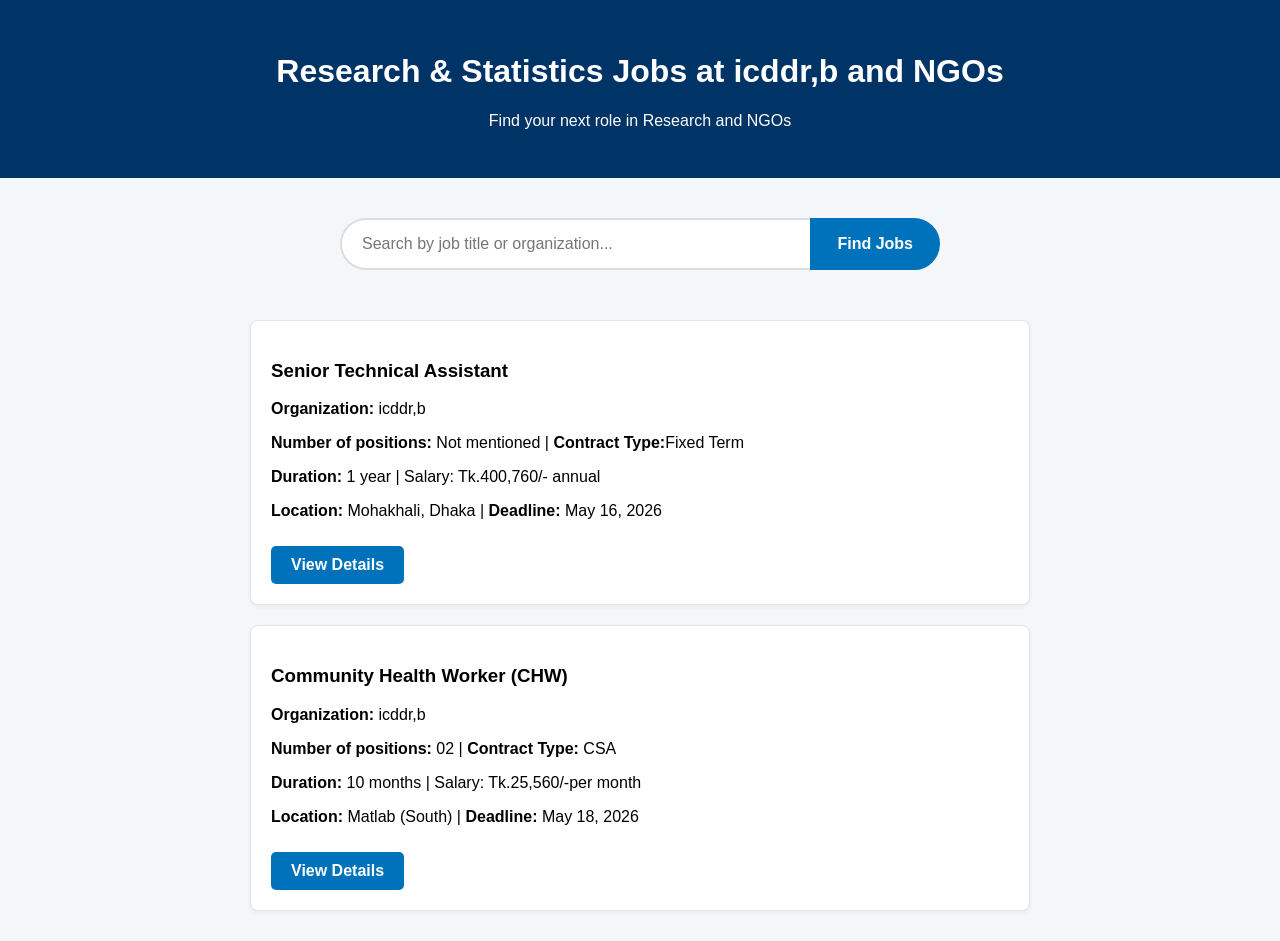
==== index.html @ 5db6561d "Update index.html" ====
<!DOCTYPE html>
<html lang="en">
<head>
    <meta charset="UTF-8">
    <meta name="viewport" content="width=device-width, initial-scale=1.0">
    <title>Public Health & Statistics Jobs in Bangladesh | HealthJobs BD</title>
    <link rel="stylesheet" href="style.css">
    <meta name="description" content="The leading job portal for Public Health, Statistics, and NGO careers in Bangladesh. Find roles at icddr,b, BRAC, and more.">
    <meta name="keywords" content="Find the latest Public Health, Biostatistics, and NGO research jobs in Bangladesh. Curated roles for statisticians and researchers.>
    <meta name="author" content="Md. Shamim Aktar">
</head>
<body>
    <header class="hero-section">
        <div class="hero-content">
            <h1>Research & Statistics Jobs at icddr,b and NGOs</h1>
            <p>Find your next role in Research and NGOs</p>
        </div>
    </header>

    <main>
        <div class="search-container">
            <input type="text"
                   id="jobSearchInput"
                   class="search-input" 
                   placeholder="Search by job title or organization...">
            
            <button type="button"
                 onclick="performSearch()"
                 class="search-button">
               Find Jobs
            </button>
        </div>

        <div class="job-list" id="jobList">
            <div class="job-card">
                <h3>Senior Technical Assistant</h3>
                <p><strong>Organization:</strong> icddr,b</p>
                <p><strong>Number of positions: </strong> Not mentioned | <strong>Contract Type:</strong>Fixed Term</p>
                <p><strong>Duration:</strong> 1 year | Salary: Tk.400,760/- annual</p>
                <p><strong>Location:</strong> Mohakhali, Dhaka | <strong>Deadline:</strong> May 16, 2026</p>
                <a href="https://career.icddrb.org/" target="_blank" class="apply-btn">View Details</a>
            </div>

            <div class="job-card">
                <h3>Community Health Worker (CHW)</h3>
                <p><strong>Organization:</strong> icddr,b</p>
                <p><strong>Number of positions: </strong> 02 | <strong>Contract Type:</strong> CSA</p>
                <p><strong>Duration:</strong> 10 months | Salary: Tk.25,560/-per month</p>
                <p><strong>Location:</strong> Matlab (South) | <strong>Deadline:</strong> May 18, 2026</p>
                <a href="https://career.icddrb.org/" target="_blank" class="apply-btn">View Details</a>
            </div>
            
        </div>
    </main>

    <script src="script.js"></script>
</body>
</html>
---- style.css ----
/* 1. Add this at the very top to fix layout sizing */
* {
    box-sizing: border-box;
}

:root {
    --primary-blue: #003366; /* BIIHR Deep Blue */
    --accent-gold: #f2a900;
    --light-grey: #f4f7f9;
}

body {
    font-family: 'Segoe UI', Arial, sans-serif;
    margin: 0;
    padding: 0;
    background-color: var(--light-grey);
    overflow-x: hidden; /* Prevents horizontal scrolling on mobile */
}

header {
    background: #003366;
    color: white;
    padding: 2rem;
    text-align: center;
}

.search-container {
    display: flex;
    justify-content: center;
    margin: 40px auto;
    width: 90%;          /* Uses 90% of the screen on small devices */
    max-width: 600px;    /* But never grows larger than 600px */
}

.search-input {
    flex: 1;
    padding: 15px 20px;
    font-size: 16px;
    border: 2px solid #ddd;
    border-right: none;
    border-radius: 30px 0 0 30px;
    outline: none;
    min-width: 0;        /* Prevents input from pushing past container */
}

.search-input:focus {
    border-color: #0072bc;
}

.search-button {
    padding: 15px 25px;   /* Slightly reduced side padding for mobile */
    font-size: 16px;      /* Slightly smaller font for mobile fit */
    font-weight: bold;
    color: white;
    background-color: #0072bc;
    border: 2px solid #0072bc;
    border-radius: 0 30px 30px 0;
    cursor: pointer;
    transition: all 0.3s ease;
    white-space: nowrap; /* Keeps text on one line */
}

.search-button:hover {
    background-color: #005a96;
    transform: scale(1.05);
}

.job-list {
    width: 95%;           /* Gives a little breathing room on the edges */
    max-width: 800px;
    margin: 0 auto;
    padding: 10px;        /* Reduced padding for smaller screens */
}

.job-card {
    background: white;
    border: 1px solid #e1e4e8;
    border-radius: 8px;
    padding: 20px;
    margin-bottom: 20px;
    transition: transform 0.2s, box-shadow 0.2s;
    box-shadow: 0 2px 4px rgba(0,0,0,0.05);
    max-width: 100%;      /* Ensures cards never exceed screen width */
}

.job-card:hover {
    transform: translateY(-5px);
    box-shadow: 0 8px 16px rgba(0,0,0,0.1);
}

.apply-btn {
    display: inline-block;
    padding: 10px 20px;
    background-color: #0072bc;
    color: white !important;
    text-decoration: none;
    border-radius: 5px;
    font-weight: bold;
    margin-top: 10px;
    max-width: 100%;      /* Button stays within card boundaries */
}

.apply-btn:hover {
    background-color: #005a96;
}

/* 3. Handle very small screens (phones) */
@media (max-width: 480px) {
    .search-container {
        flex-direction: column; /* Stack input and button if it's too tight */
        gap: 10px;
    }
    
    .search-input, .search-button {
        border-radius: 30px;    /* Make them both rounded pills */
        border-right: 2px solid #ddd;
        width: 100%;
    }
}
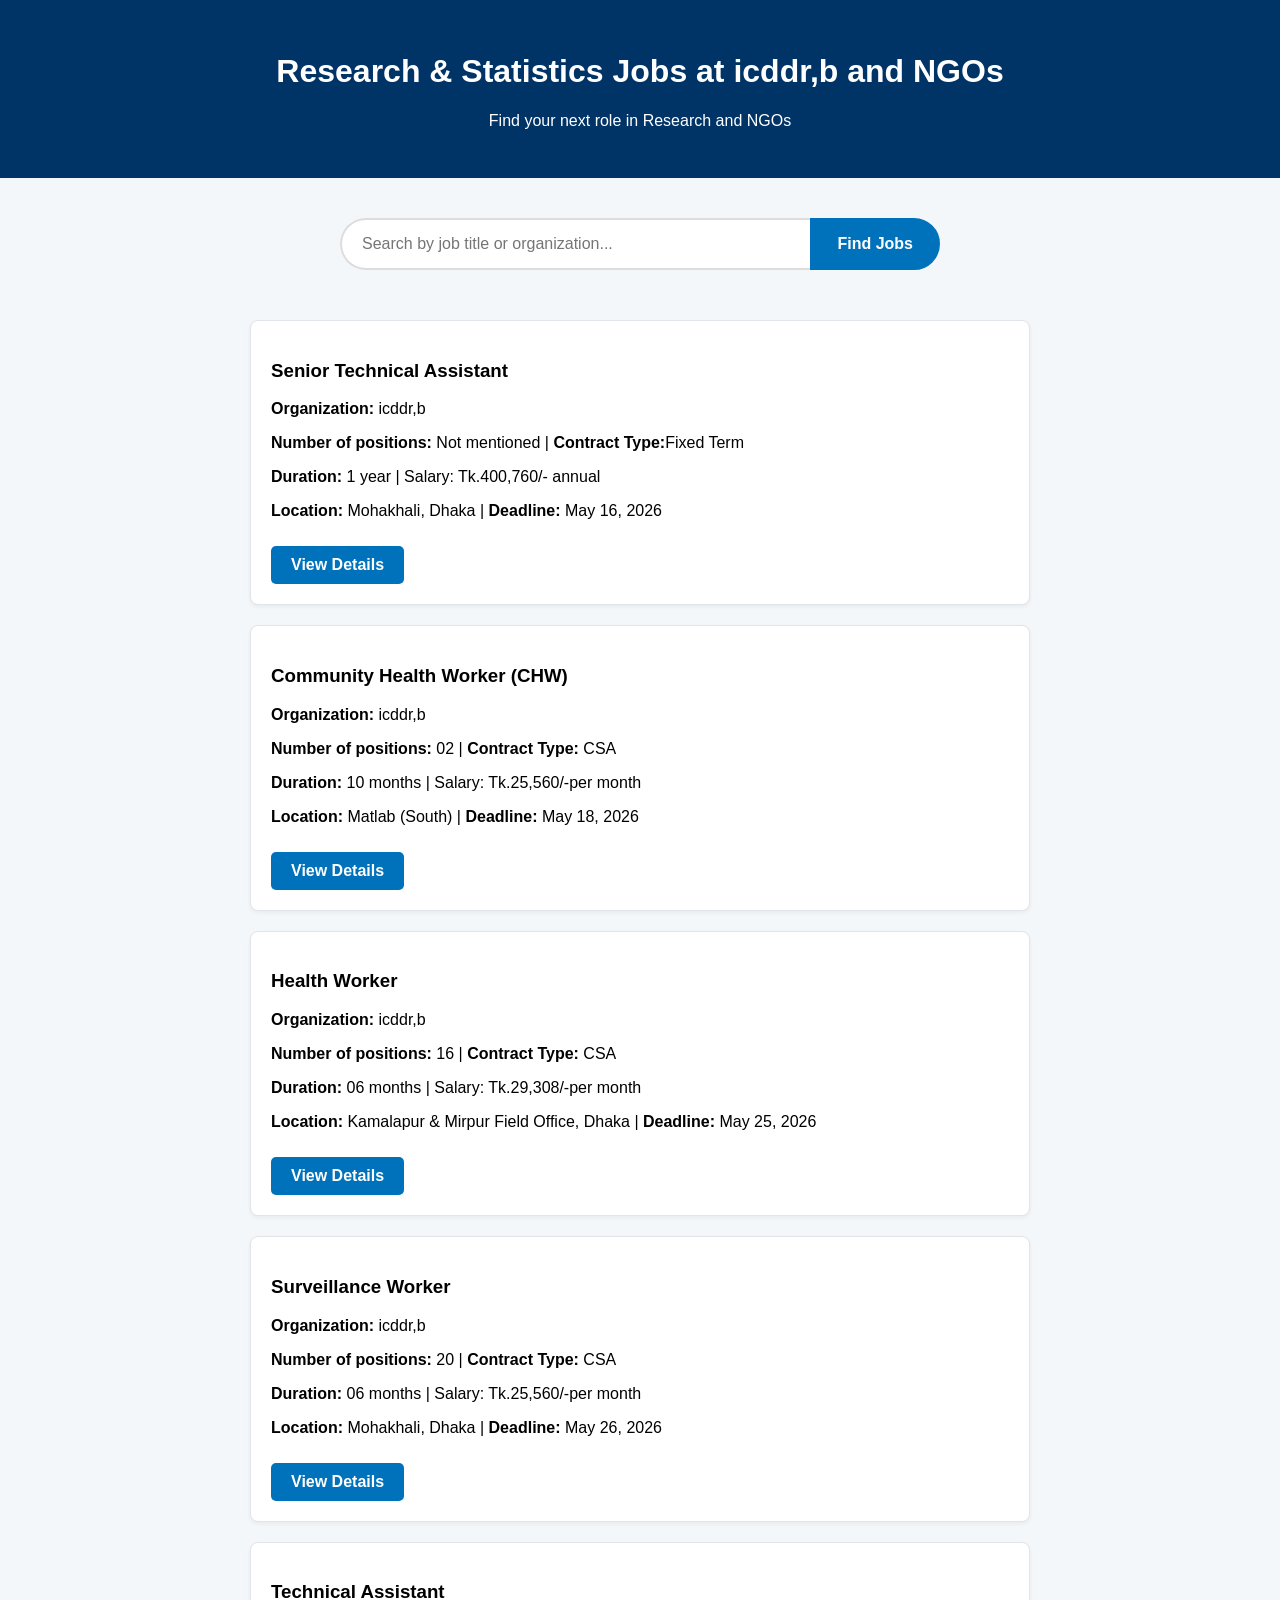
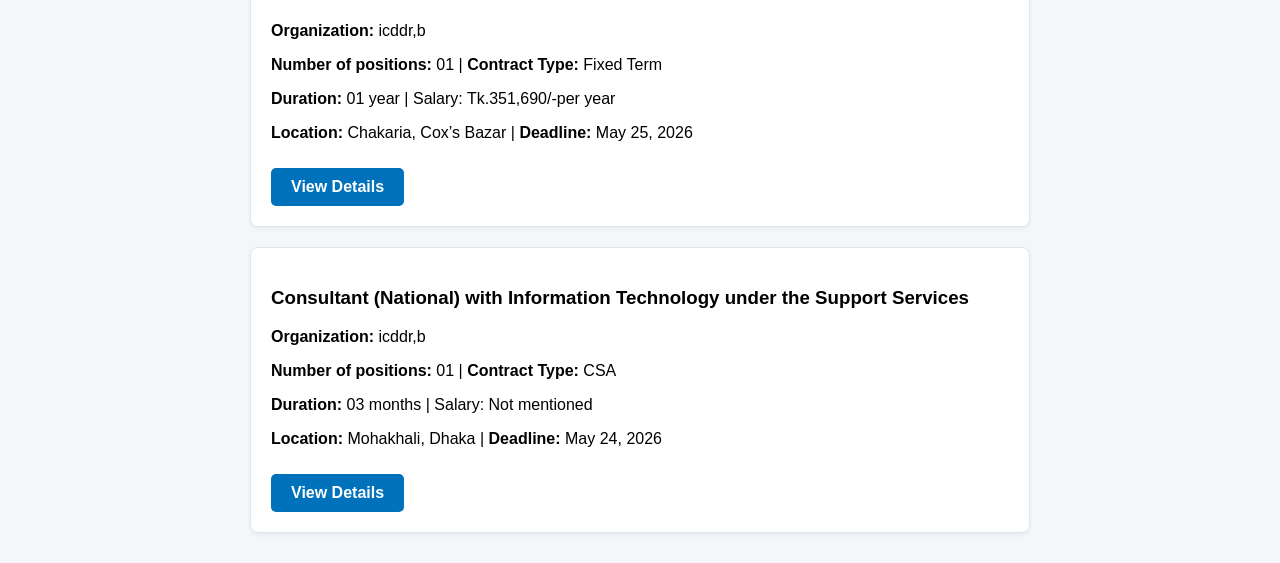
==== commit a1d4d924: "Update index.html" ====
--- a/index.html
+++ b/index.html
@@ -49,6 +49,42 @@
                 <p><strong>Location:</strong> Matlab (South) | <strong>Deadline:</strong> May 18, 2026</p>
                 <a href="https://career.icddrb.org/" target="_blank" class="apply-btn">View Details</a>
             </div>
+
+            <div class="job-card">
+                <h3>Health Worker </h3>
+                <p><strong>Organization:</strong> icddr,b</p>
+                <p><strong>Number of positions: </strong> 16 | <strong>Contract Type:</strong> CSA</p>
+                <p><strong>Duration:</strong> 06 months | Salary: Tk.29,308/-per month</p>
+                <p><strong>Location:</strong> Kamalapur & Mirpur Field Office, Dhaka | <strong>Deadline:</strong> May 25, 2026</p>
+                <a href="https://career.icddrb.org/" target="_blank" class="apply-btn">View Details</a>
+            </div>
+
+            <div class="job-card">
+                <h3>Surveillance Worker </h3>
+                <p><strong>Organization:</strong> icddr,b</p>
+                <p><strong>Number of positions: </strong> 20 | <strong>Contract Type:</strong> CSA</p>
+                <p><strong>Duration:</strong> 06 months | Salary: Tk.25,560/-per month</p>
+                <p><strong>Location:</strong> Mohakhali, Dhaka | <strong>Deadline:</strong> May 26, 2026</p>
+                <a href="https://career.icddrb.org/" target="_blank" class="apply-btn">View Details</a>
+            </div>
+
+            <div class="job-card">
+                <h3>Technical Assistant</h3>
+                <p><strong>Organization:</strong> icddr,b</p>
+                <p><strong>Number of positions: </strong> 01 | <strong>Contract Type:</strong> Fixed Term</p>
+                <p><strong>Duration:</strong> 01 year | Salary: Tk.351,690/-per year</p>
+                <p><strong>Location:</strong> Chakaria, Cox’s Bazar | <strong>Deadline:</strong> May 25, 2026</p>
+                <a href="https://career.icddrb.org/" target="_blank" class="apply-btn">View Details</a>
+            </div>
+    
+            <div class="job-card">
+                <h3>Consultant (National) with Information Technology under the Support Services </h3>
+                <p><strong>Organization:</strong> icddr,b</p>
+                <p><strong>Number of positions: </strong> 01 | <strong>Contract Type:</strong> CSA</p>
+                <p><strong>Duration:</strong> 03 months | Salary: Not mentioned</p>
+                <p><strong>Location:</strong> Mohakhali, Dhaka | <strong>Deadline:</strong> May 24, 2026</p>
+                <a href="https://career.icddrb.org/" target="_blank" class="apply-btn">View Details</a>
+            </div>
             
         </div>
     </main>
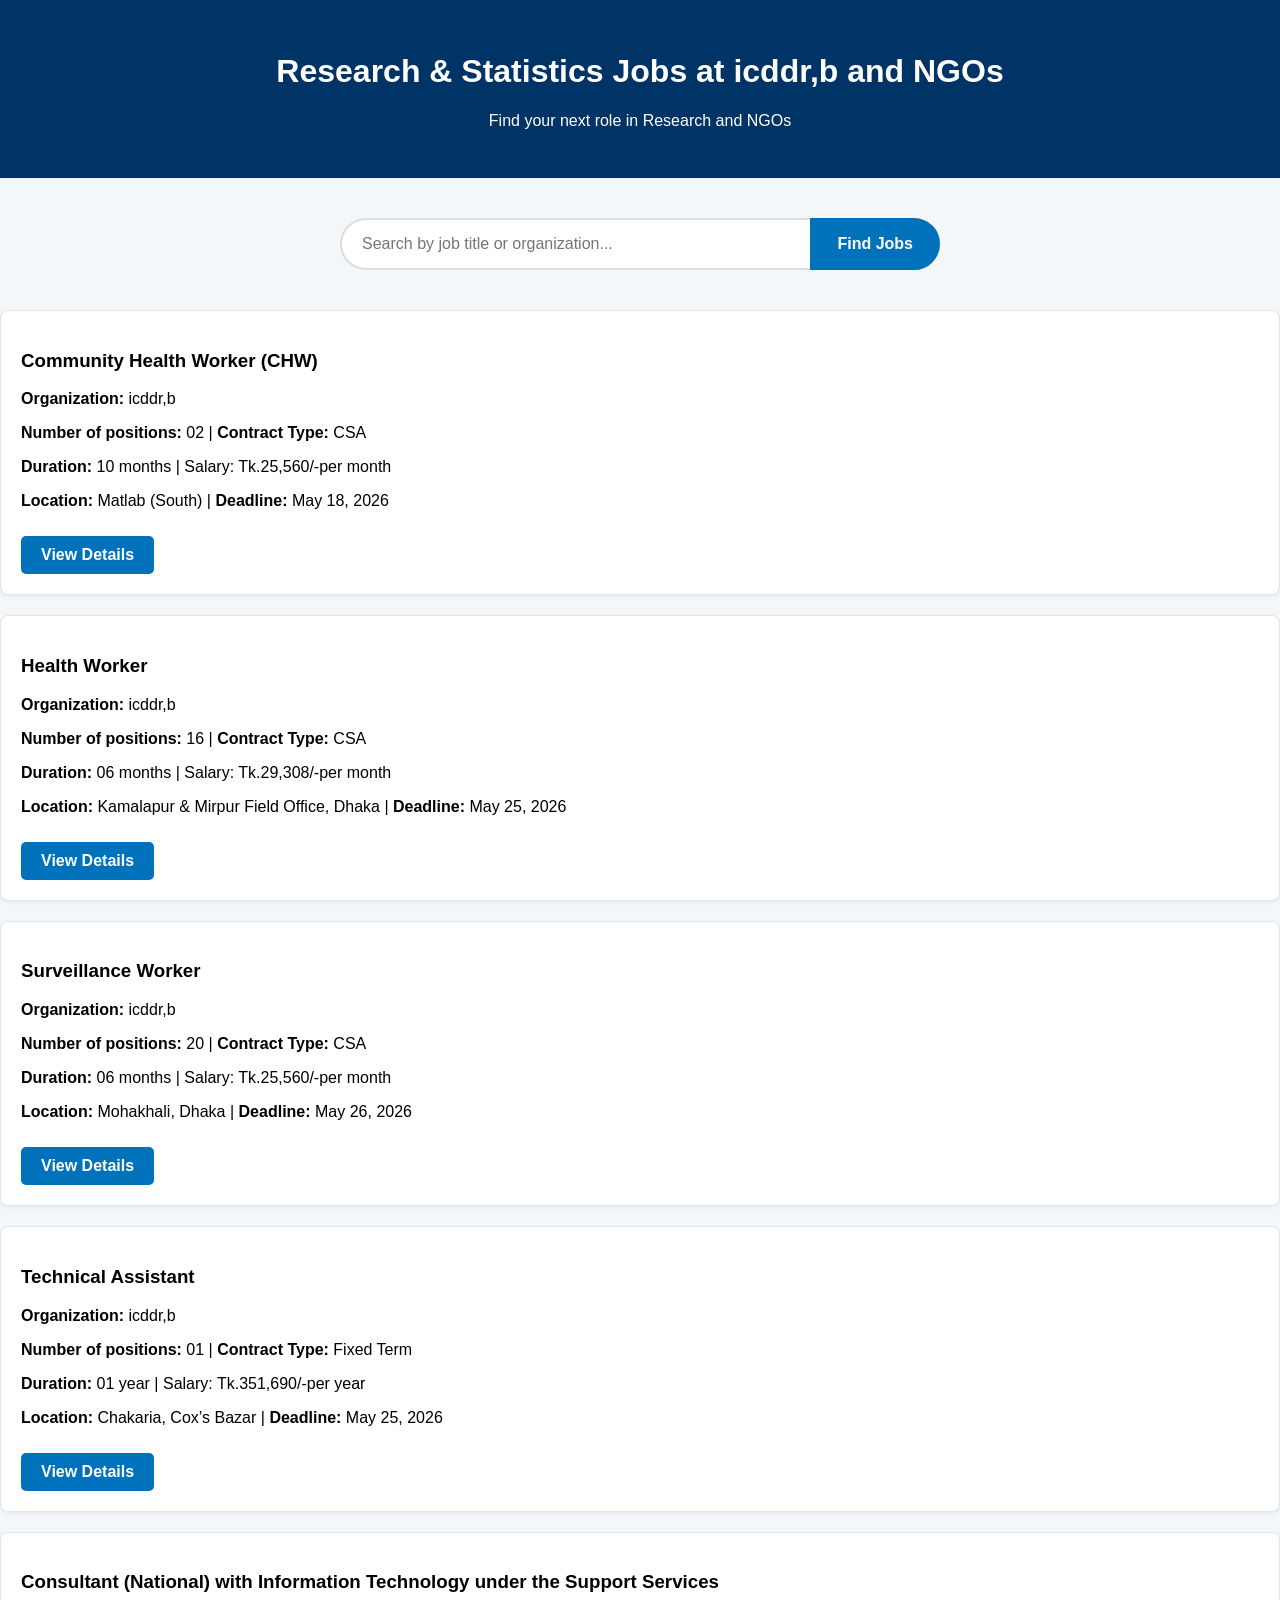
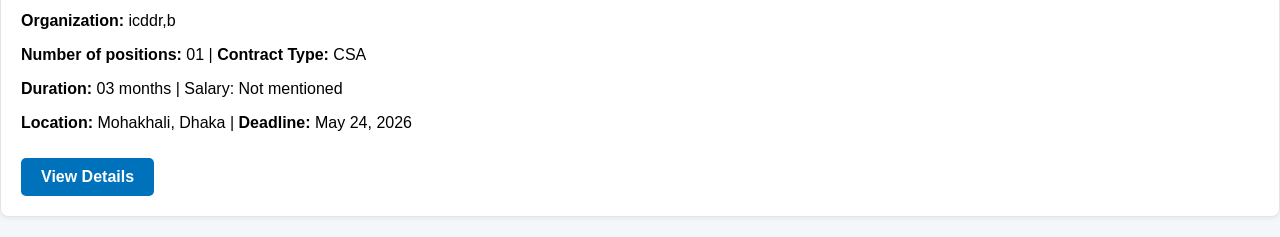
==== commit 4ed8d867: "Update index.html" ====
--- a/index.html
+++ b/index.html
@@ -30,16 +30,6 @@
                Find Jobs
             </button>
         </div>
-
-        <div class="job-list" id="jobList">
-            <div class="job-card">
-                <h3>Senior Technical Assistant</h3>
-                <p><strong>Organization:</strong> icddr,b</p>
-                <p><strong>Number of positions: </strong> Not mentioned | <strong>Contract Type:</strong>Fixed Term</p>
-                <p><strong>Duration:</strong> 1 year | Salary: Tk.400,760/- annual</p>
-                <p><strong>Location:</strong> Mohakhali, Dhaka | <strong>Deadline:</strong> May 16, 2026</p>
-                <a href="https://career.icddrb.org/" target="_blank" class="apply-btn">View Details</a>
-            </div>
 
             <div class="job-card">
                 <h3>Community Health Worker (CHW)</h3>
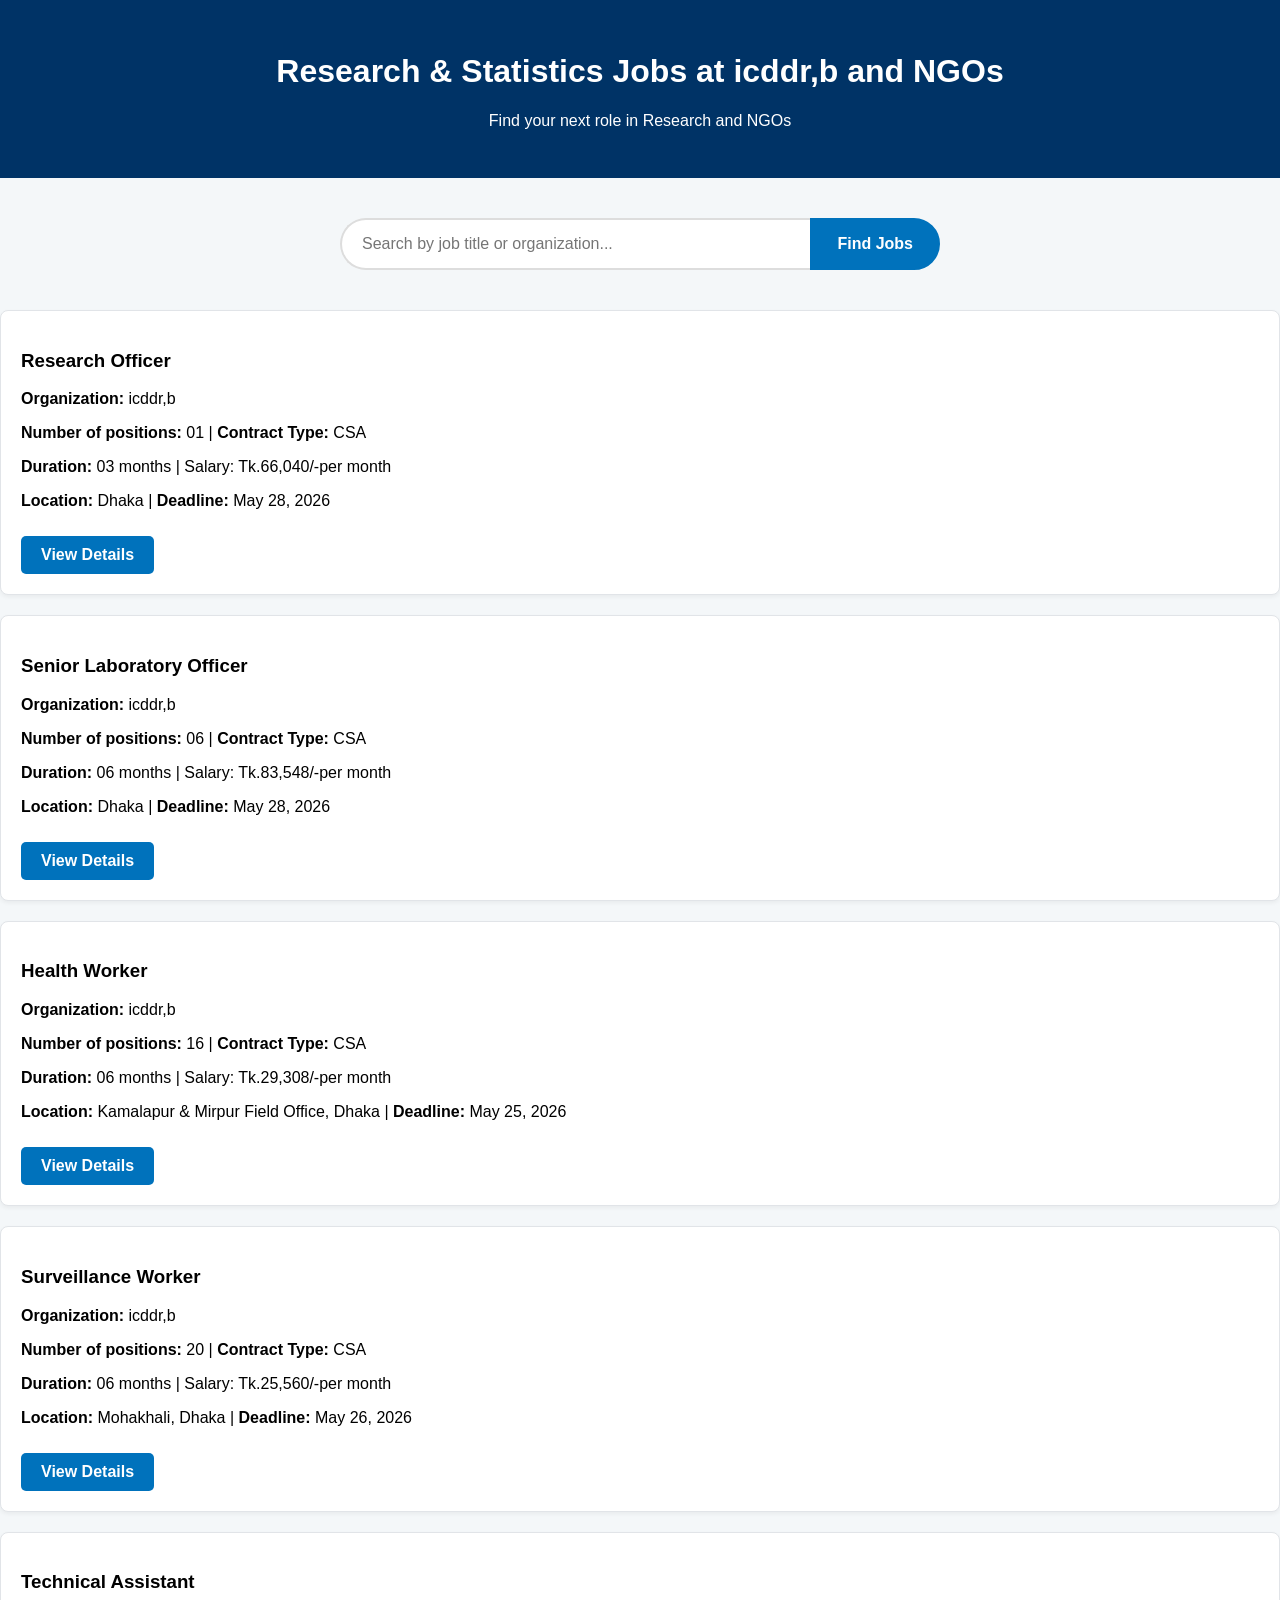
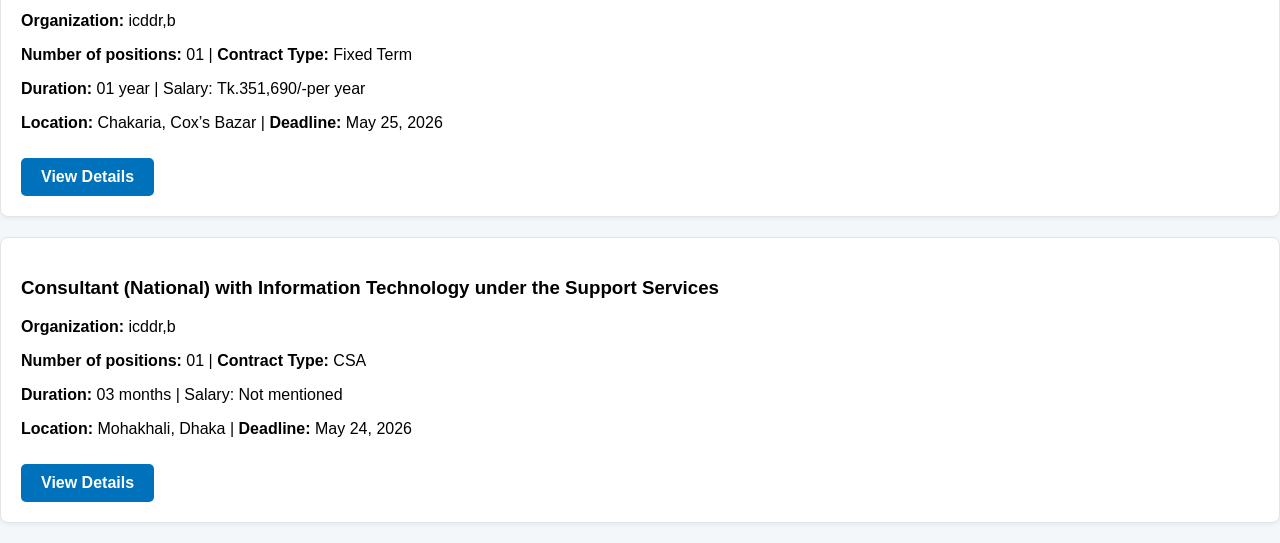
==== commit 6940b5e5: "Update index.html" ====
--- a/index.html
+++ b/index.html
@@ -30,13 +30,23 @@
                Find Jobs
             </button>
         </div>
+        
+        </div>
+            <div class="job-card">
+                <h3>Research Officer</h3>
+                <p><strong>Organization:</strong> icddr,b</p>
+                <p><strong>Number of positions: </strong> 01 | <strong>Contract Type:</strong> CSA</p>
+                <p><strong>Duration:</strong> 03 months | Salary: Tk.66,040/-per month</p>
+                <p><strong>Location:</strong> Dhaka | <strong>Deadline:</strong> May 28, 2026</p>
+                <a href="https://career.icddrb.org/" target="_blank" class="apply-btn">View Details</a>
+            </div>
 
             <div class="job-card">
-                <h3>Community Health Worker (CHW)</h3>
+                <h3>Senior Laboratory Officer</h3>
                 <p><strong>Organization:</strong> icddr,b</p>
-                <p><strong>Number of positions: </strong> 02 | <strong>Contract Type:</strong> CSA</p>
-                <p><strong>Duration:</strong> 10 months | Salary: Tk.25,560/-per month</p>
-                <p><strong>Location:</strong> Matlab (South) | <strong>Deadline:</strong> May 18, 2026</p>
+                <p><strong>Number of positions: </strong> 06 | <strong>Contract Type:</strong> CSA</p>
+                <p><strong>Duration:</strong> 06 months | Salary: Tk.83,548/-per month</p>
+                <p><strong>Location:</strong> Dhaka | <strong>Deadline:</strong> May 28, 2026</p>
                 <a href="https://career.icddrb.org/" target="_blank" class="apply-btn">View Details</a>
             </div>
 
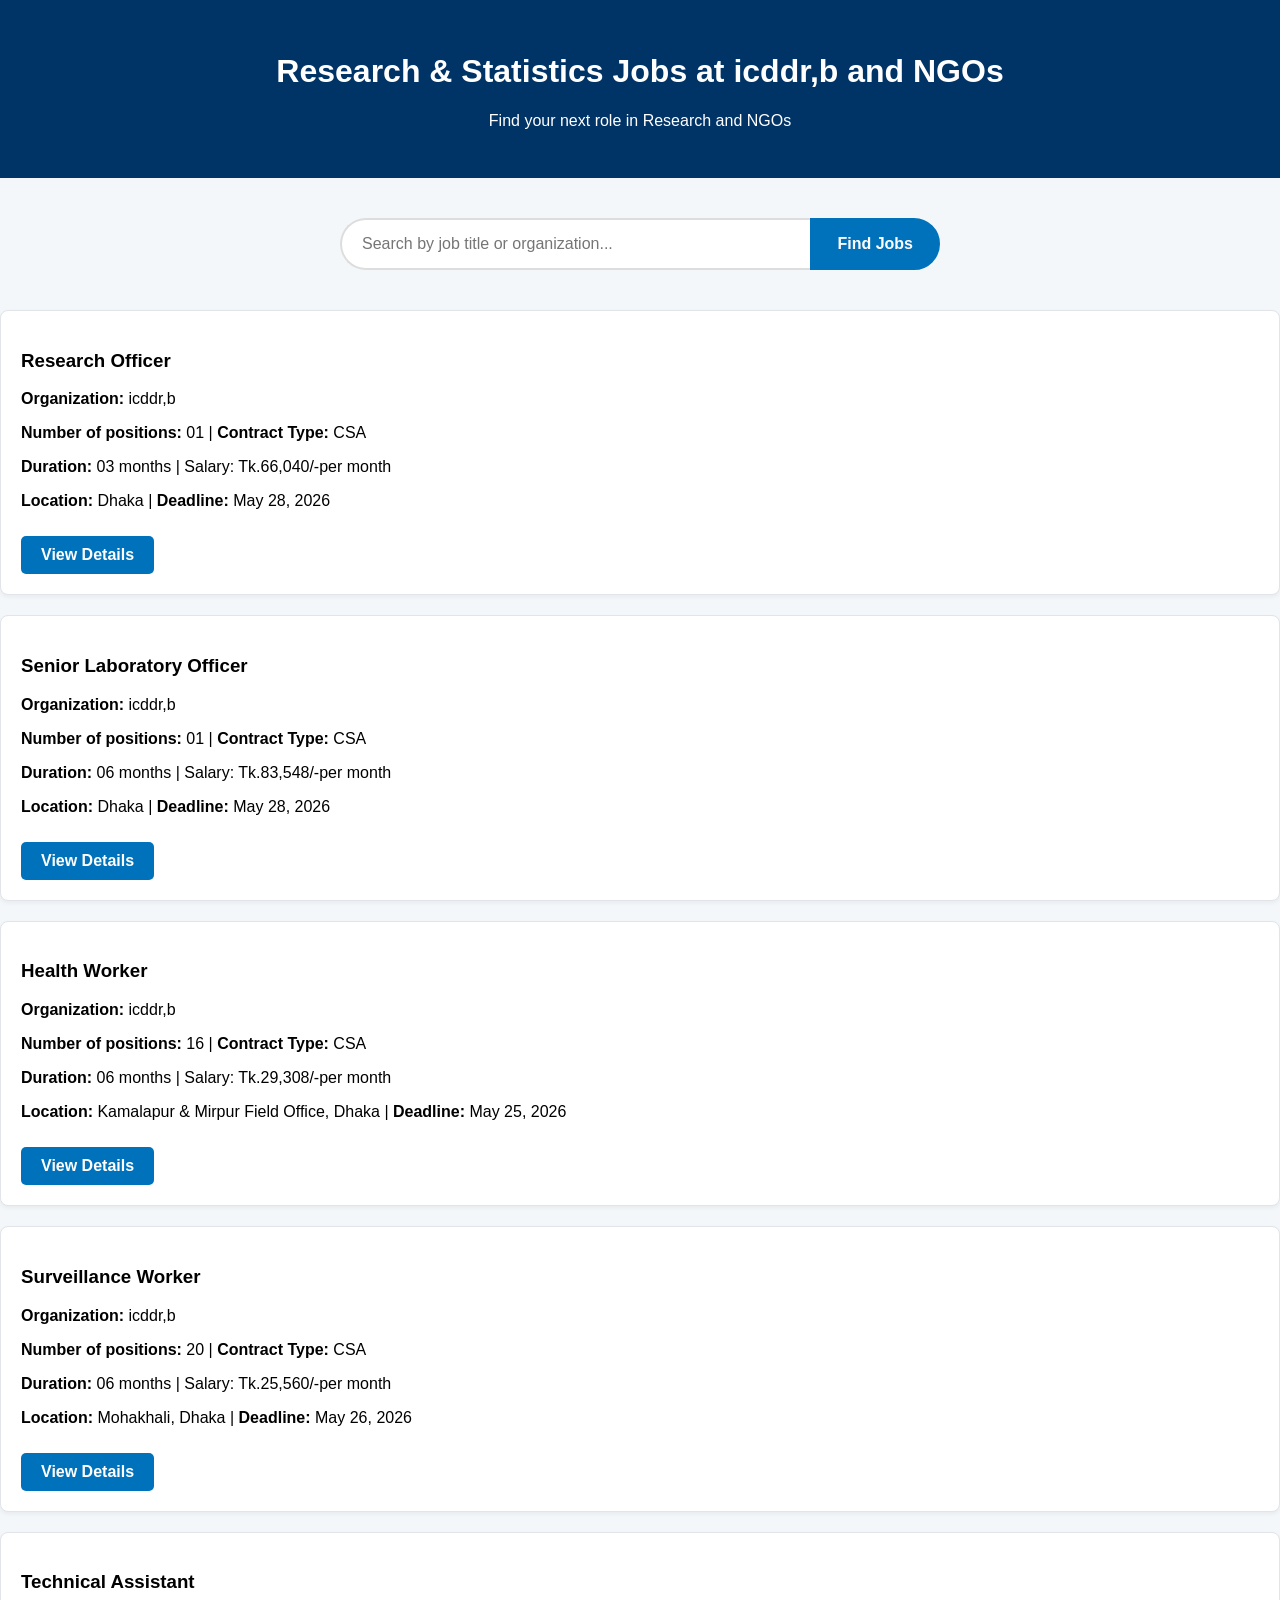
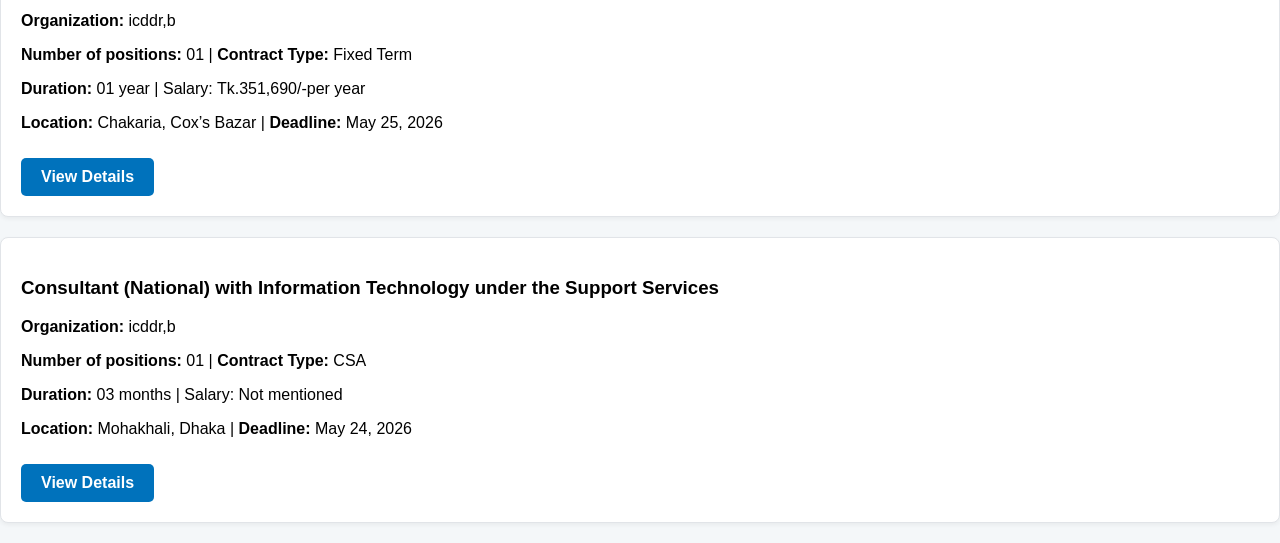
==== commit ba97bbc1: "Update index.html" ====
--- a/index.html
+++ b/index.html
@@ -44,7 +44,7 @@
             <div class="job-card">
                 <h3>Senior Laboratory Officer</h3>
                 <p><strong>Organization:</strong> icddr,b</p>
-                <p><strong>Number of positions: </strong> 06 | <strong>Contract Type:</strong> CSA</p>
+                <p><strong>Number of positions: </strong> 01 | <strong>Contract Type:</strong> CSA</p>
                 <p><strong>Duration:</strong> 06 months | Salary: Tk.83,548/-per month</p>
                 <p><strong>Location:</strong> Dhaka | <strong>Deadline:</strong> May 28, 2026</p>
                 <a href="https://career.icddrb.org/" target="_blank" class="apply-btn">View Details</a>
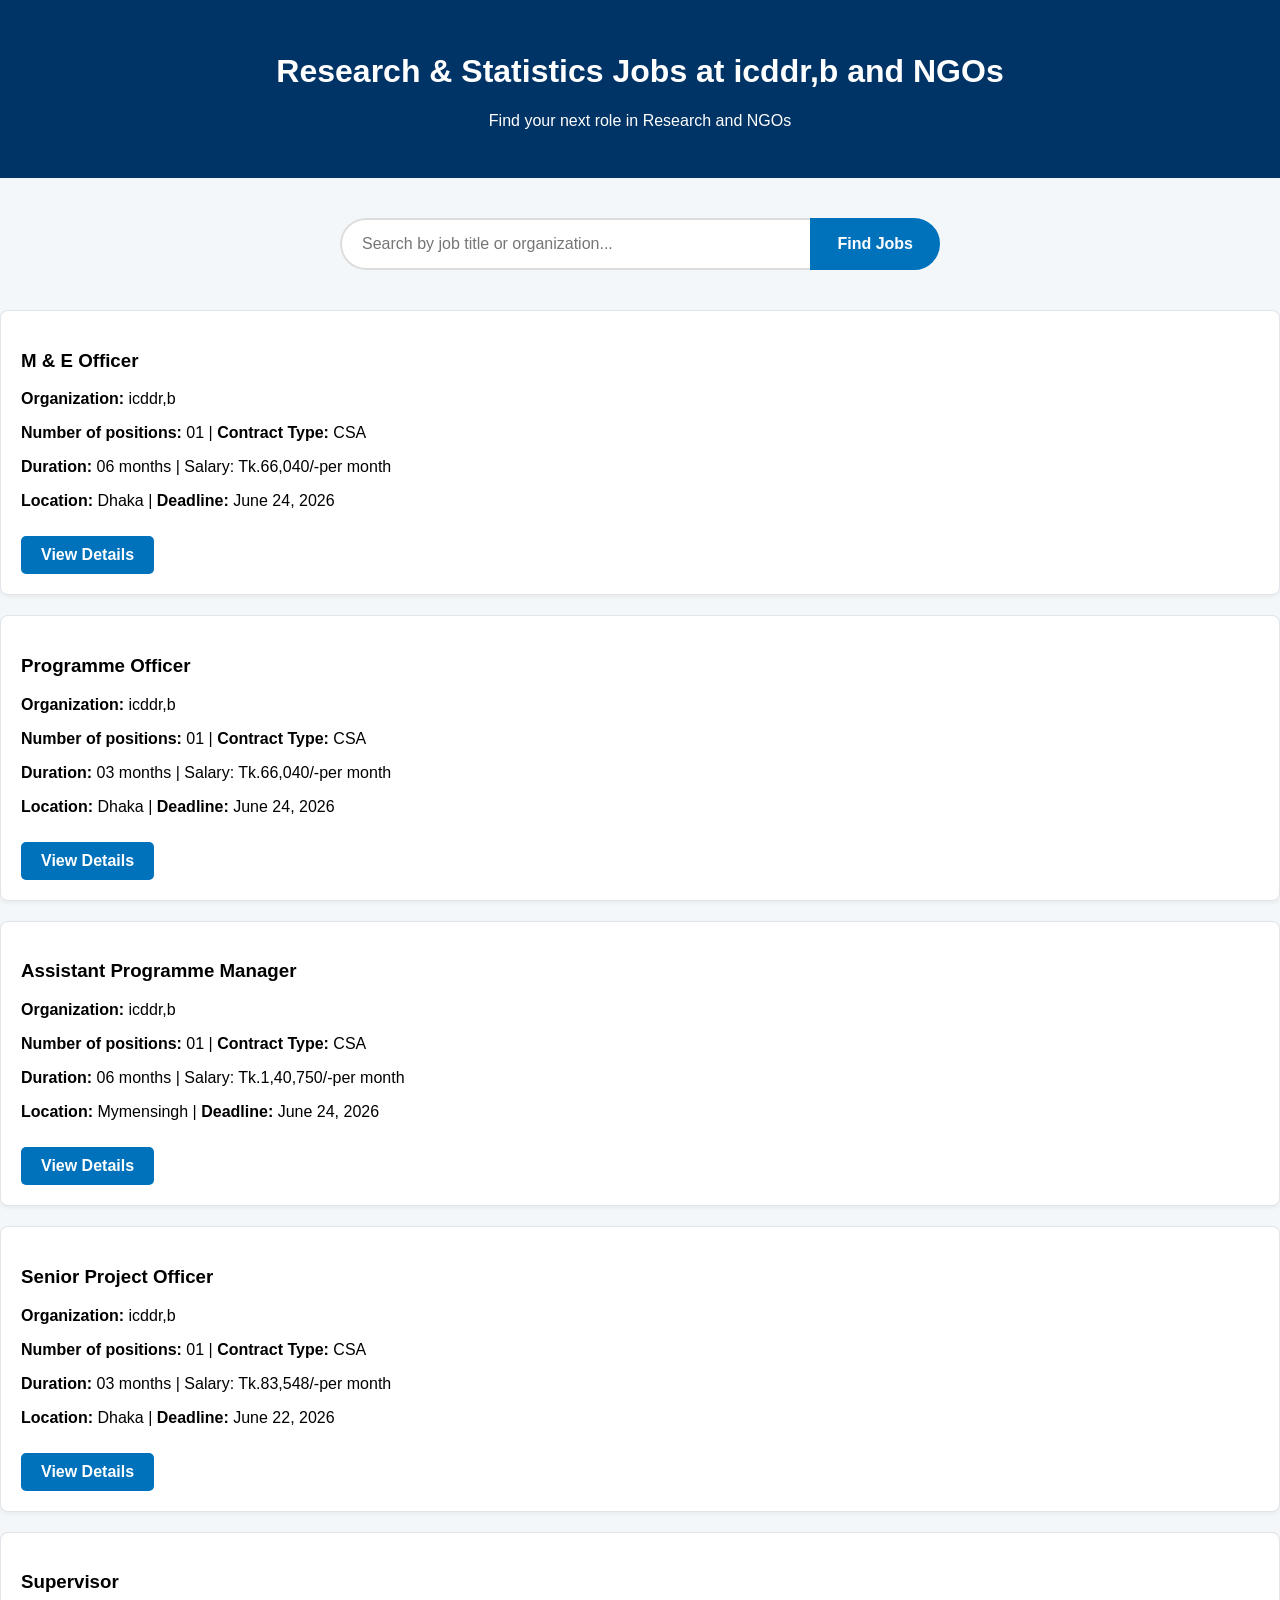
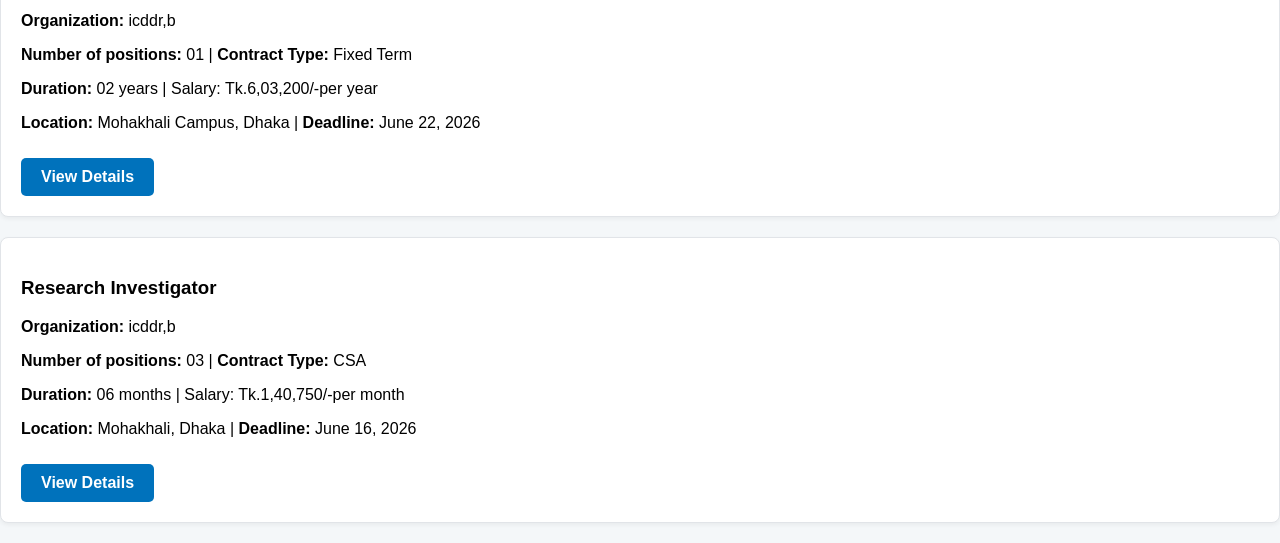
==== commit 798277e9: "Update index.html" ====
--- a/index.html
+++ b/index.html
@@ -33,56 +33,56 @@
         
         </div>
             <div class="job-card">
-                <h3>Research Officer</h3>
+                <h3>M & E Officer</h3>
                 <p><strong>Organization:</strong> icddr,b</p>
                 <p><strong>Number of positions: </strong> 01 | <strong>Contract Type:</strong> CSA</p>
-                <p><strong>Duration:</strong> 03 months | Salary: Tk.66,040/-per month</p>
-                <p><strong>Location:</strong> Dhaka | <strong>Deadline:</strong> May 28, 2026</p>
+                <p><strong>Duration:</strong> 06 months | Salary: Tk.66,040/-per month</p>
+                <p><strong>Location:</strong> Dhaka | <strong>Deadline:</strong> June 24, 2026</p>
                 <a href="https://career.icddrb.org/" target="_blank" class="apply-btn">View Details</a>
             </div>
 
             <div class="job-card">
-                <h3>Senior Laboratory Officer</h3>
+                <h3>Programme Officer</h3>
                 <p><strong>Organization:</strong> icddr,b</p>
                 <p><strong>Number of positions: </strong> 01 | <strong>Contract Type:</strong> CSA</p>
-                <p><strong>Duration:</strong> 06 months | Salary: Tk.83,548/-per month</p>
-                <p><strong>Location:</strong> Dhaka | <strong>Deadline:</strong> May 28, 2026</p>
+                <p><strong>Duration:</strong> 03 months | Salary: Tk.66,040/-per month</p>
+                <p><strong>Location:</strong> Dhaka | <strong>Deadline:</strong> June 24, 2026</p>
                 <a href="https://career.icddrb.org/" target="_blank" class="apply-btn">View Details</a>
             </div>
 
             <div class="job-card">
-                <h3>Health Worker </h3>
+                <h3>Assistant Programme Manager</h3>
                 <p><strong>Organization:</strong> icddr,b</p>
-                <p><strong>Number of positions: </strong> 16 | <strong>Contract Type:</strong> CSA</p>
-                <p><strong>Duration:</strong> 06 months | Salary: Tk.29,308/-per month</p>
-                <p><strong>Location:</strong> Kamalapur & Mirpur Field Office, Dhaka | <strong>Deadline:</strong> May 25, 2026</p>
+                <p><strong>Number of positions: </strong> 01 | <strong>Contract Type:</strong> CSA</p>
+                <p><strong>Duration:</strong> 06 months | Salary: Tk.1,40,750/-per month</p>
+                <p><strong>Location:</strong> Mymensingh | <strong>Deadline:</strong> June 24, 2026</p>
                 <a href="https://career.icddrb.org/" target="_blank" class="apply-btn">View Details</a>
             </div>
 
             <div class="job-card">
-                <h3>Surveillance Worker </h3>
+                <h3>Senior Project Officer </h3>
                 <p><strong>Organization:</strong> icddr,b</p>
-                <p><strong>Number of positions: </strong> 20 | <strong>Contract Type:</strong> CSA</p>
-                <p><strong>Duration:</strong> 06 months | Salary: Tk.25,560/-per month</p>
-                <p><strong>Location:</strong> Mohakhali, Dhaka | <strong>Deadline:</strong> May 26, 2026</p>
+                <p><strong>Number of positions: </strong> 01 | <strong>Contract Type:</strong> CSA</p>
+                <p><strong>Duration:</strong> 03 months | Salary: Tk.83,548/-per month</p>
+                <p><strong>Location:</strong> Dhaka | <strong>Deadline:</strong> June 22, 2026</p>
                 <a href="https://career.icddrb.org/" target="_blank" class="apply-btn">View Details</a>
             </div>
 
             <div class="job-card">
-                <h3>Technical Assistant</h3>
+                <h3>Supervisor</h3>
                 <p><strong>Organization:</strong> icddr,b</p>
                 <p><strong>Number of positions: </strong> 01 | <strong>Contract Type:</strong> Fixed Term</p>
-                <p><strong>Duration:</strong> 01 year | Salary: Tk.351,690/-per year</p>
-                <p><strong>Location:</strong> Chakaria, Cox’s Bazar | <strong>Deadline:</strong> May 25, 2026</p>
+                <p><strong>Duration:</strong> 02 years | Salary: Tk.6,03,200/-per year</p>
+                <p><strong>Location:</strong> Mohakhali Campus, Dhaka | <strong>Deadline:</strong> June 22, 2026</p>
                 <a href="https://career.icddrb.org/" target="_blank" class="apply-btn">View Details</a>
             </div>
     
             <div class="job-card">
-                <h3>Consultant (National) with Information Technology under the Support Services </h3>
+                <h3>Research Investigator</h3>
                 <p><strong>Organization:</strong> icddr,b</p>
-                <p><strong>Number of positions: </strong> 01 | <strong>Contract Type:</strong> CSA</p>
-                <p><strong>Duration:</strong> 03 months | Salary: Not mentioned</p>
-                <p><strong>Location:</strong> Mohakhali, Dhaka | <strong>Deadline:</strong> May 24, 2026</p>
+                <p><strong>Number of positions: </strong> 03 | <strong>Contract Type:</strong> CSA</p>
+                <p><strong>Duration:</strong> 06 months | Salary: Tk.1,40,750/-per month</p>
+                <p><strong>Location:</strong> Mohakhali, Dhaka | <strong>Deadline:</strong> June 16, 2026</p>
                 <a href="https://career.icddrb.org/" target="_blank" class="apply-btn">View Details</a>
             </div>
             
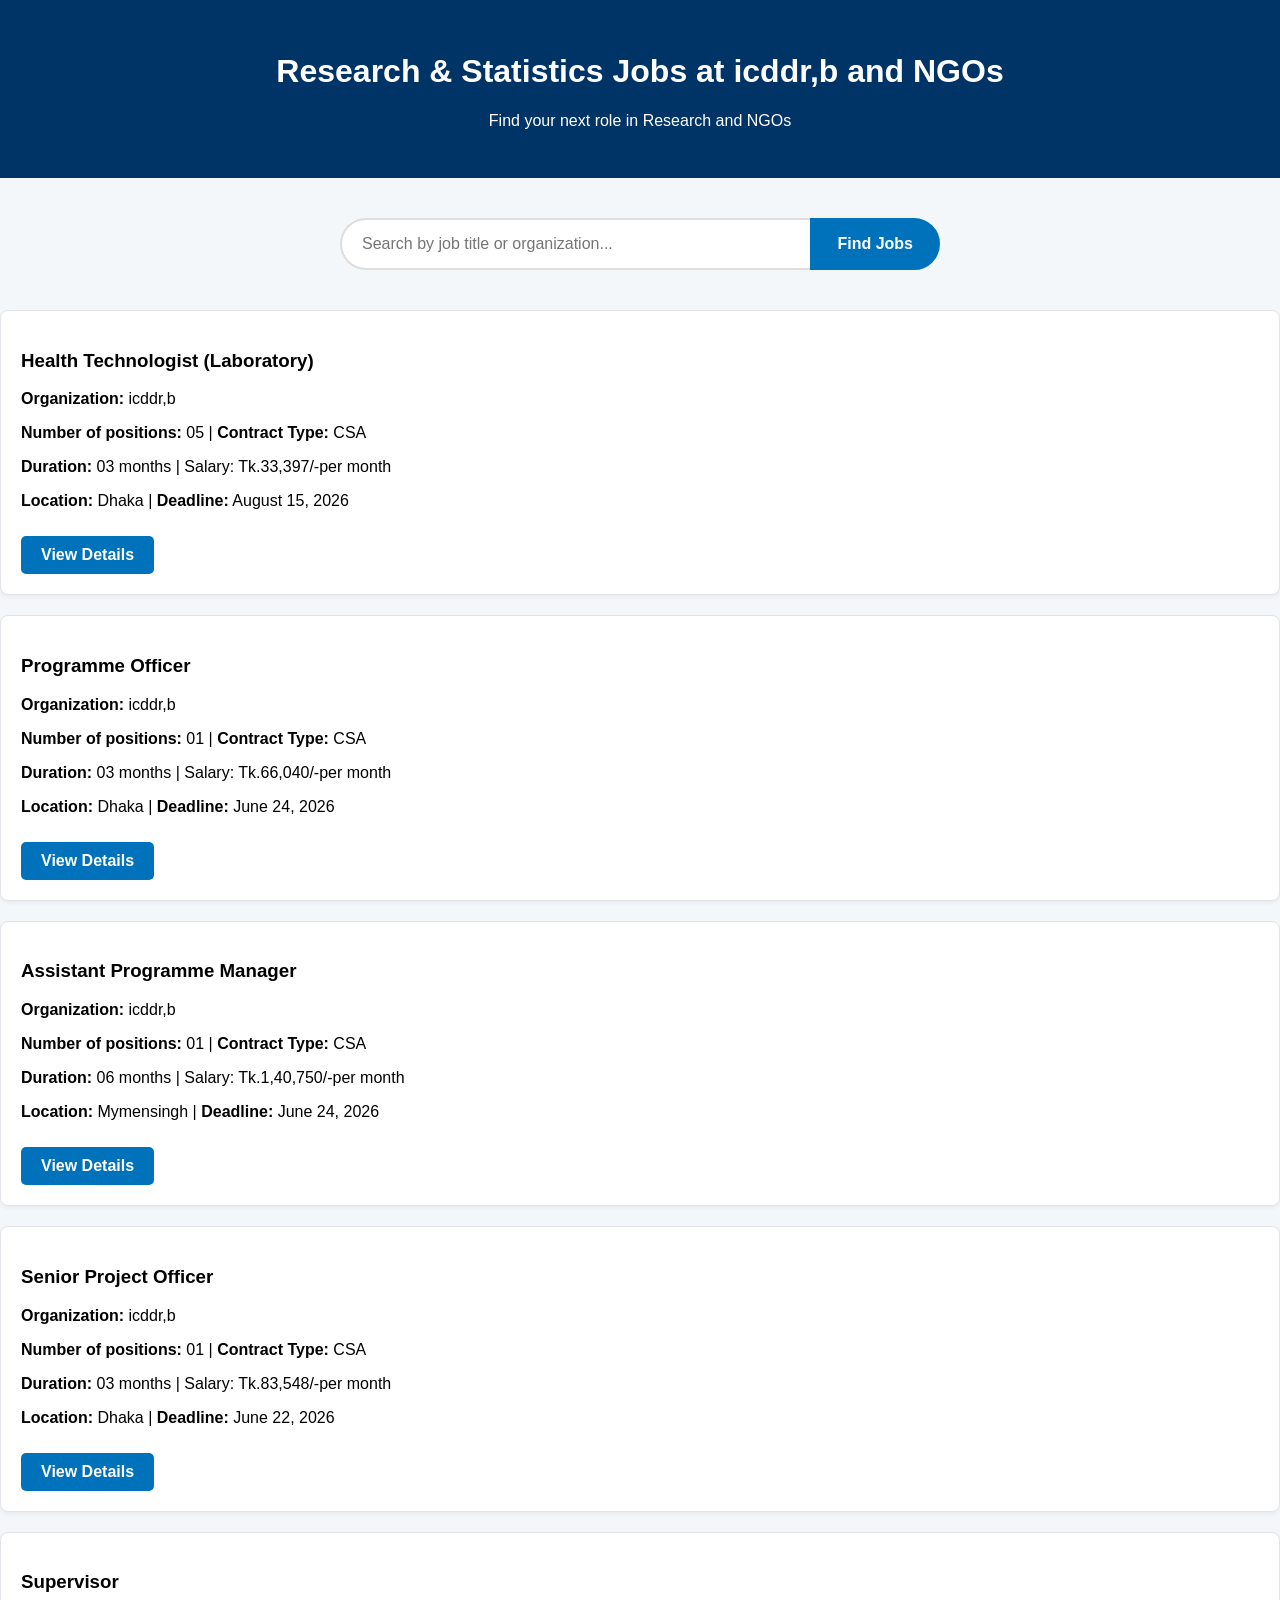
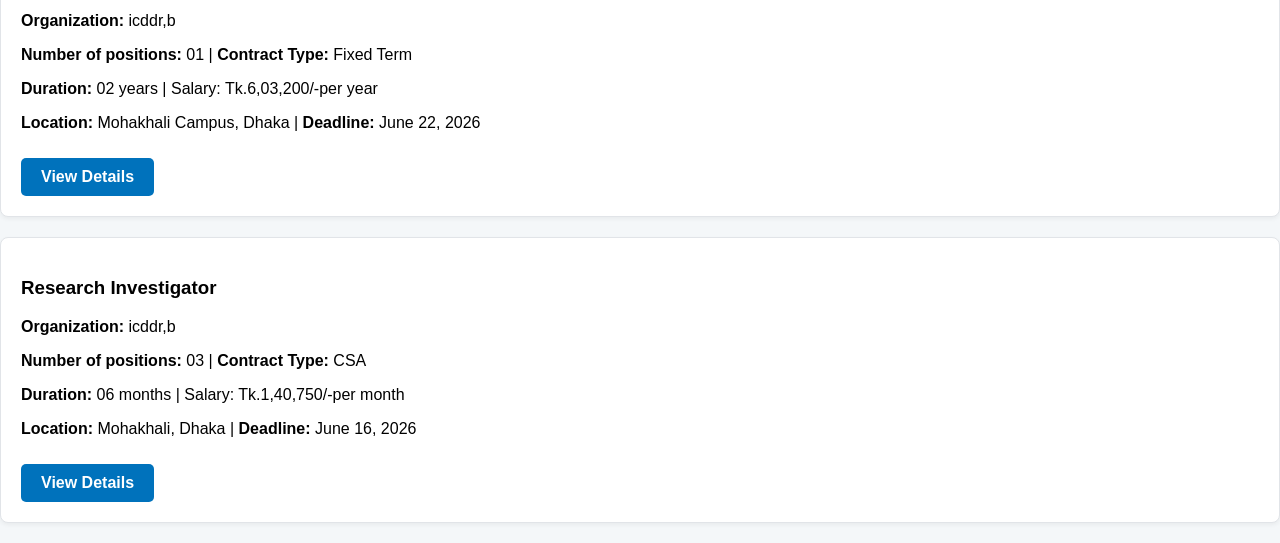
==== commit a276c724: "Update index.html" ====
--- a/index.html
+++ b/index.html
@@ -33,11 +33,11 @@
         
         </div>
             <div class="job-card">
-                <h3>M & E Officer</h3>
+                <h3>Health Technologist (Laboratory)</h3>
                 <p><strong>Organization:</strong> icddr,b</p>
-                <p><strong>Number of positions: </strong> 01 | <strong>Contract Type:</strong> CSA</p>
-                <p><strong>Duration:</strong> 06 months | Salary: Tk.66,040/-per month</p>
-                <p><strong>Location:</strong> Dhaka | <strong>Deadline:</strong> June 24, 2026</p>
+                <p><strong>Number of positions: </strong> 05 | <strong>Contract Type:</strong> CSA</p>
+                <p><strong>Duration:</strong> 03 months | Salary: Tk.33,397/-per month</p>
+                <p><strong>Location:</strong> Dhaka | <strong>Deadline:</strong> August 15, 2026</p>
                 <a href="https://career.icddrb.org/" target="_blank" class="apply-btn">View Details</a>
             </div>
 
